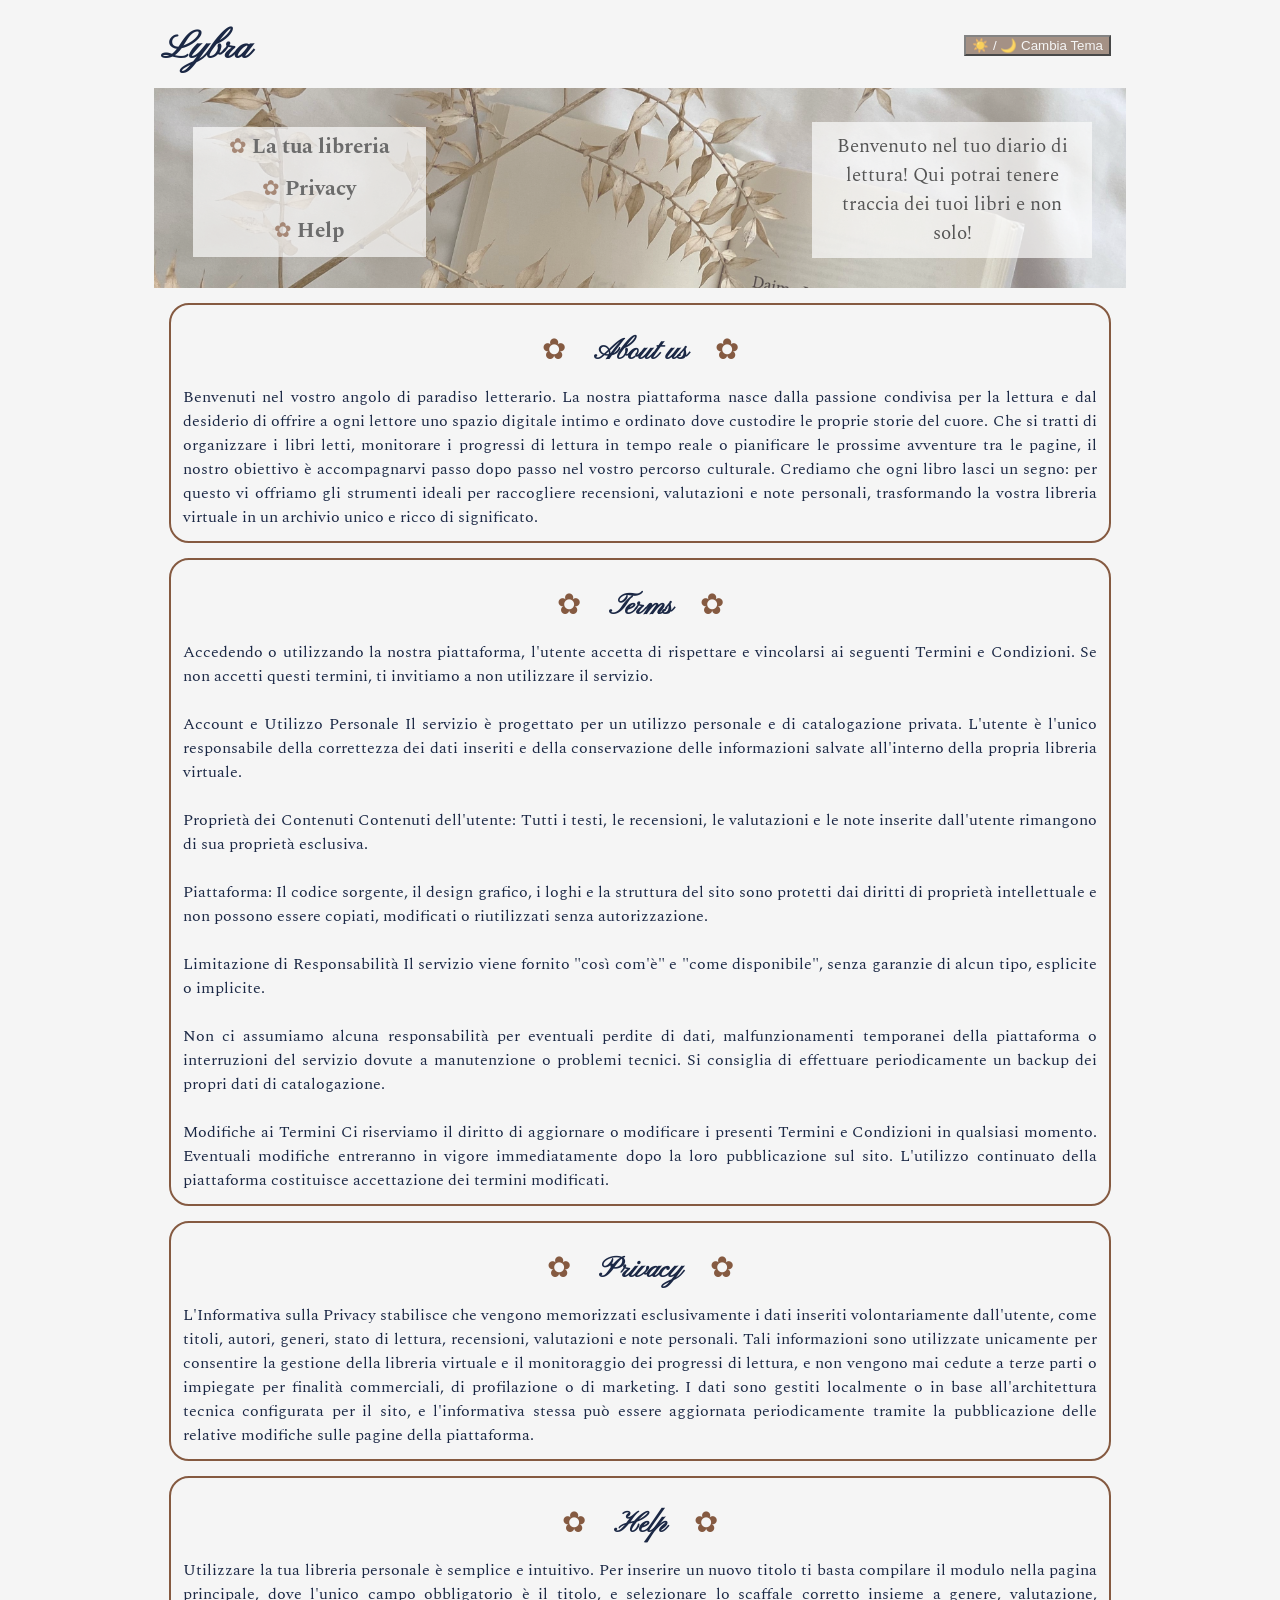
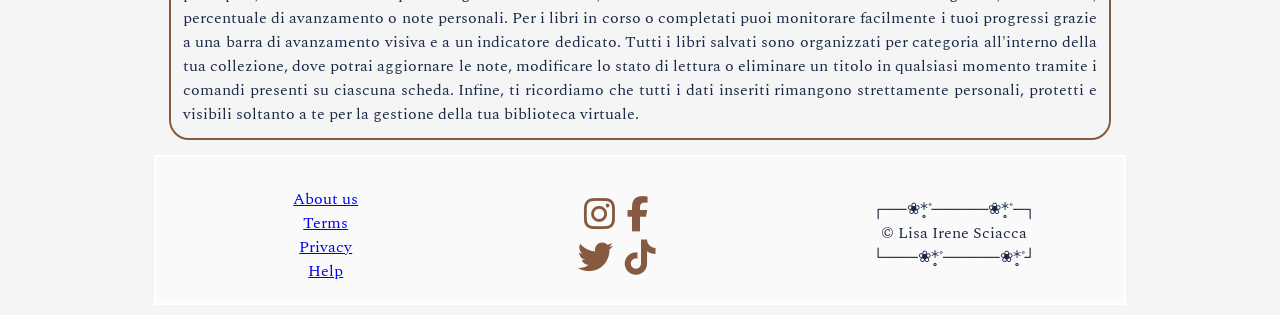
==== aboutUs.html @ 22402610 "lavoro quasi ultimato" ====
<!DOCTYPE html>
<html lang="it">

<head>
    <meta charset="UTF-8">
    <meta name="viewport" content="width=device-width, initial-scale=1.0">
    <title>Lybra - Diario di lettura</title>
    <link rel="stylesheet" type="text/css" href="assets/css/css.css">
    <link rel="stylesheet" href="https://cdnjs.cloudflare.com/ajax/libs/font-awesome/6.4.0/css/all.min.css">
    <style>
        @import url('https://fonts.googleapis.com/css2?family=Pinyon+Script&family=Spectral:ital,wght@0,200;0,300;0,400;0,500;0,600;0,700;0,800;1,200;1,300;1,400;1,500;1,600;1,700;1,800&display=swap');
    </style>
</head>

<body>
    <header>
        <div id="lybra">
            <h1>Lybra</h1>
            <button id="themeButton">☀️ / 🌙 Cambia Tema</button>
        </div>

        <div id="headerMain" class="clearfix">
            <nav id="navBar">
                <ul>
                    <li><a href="index.html"><span class="flowers">✿&nbsp</span>La tua libreria</a></li>
                    <li><a href="#privacy"><span class="flowers">✿&nbsp</span>Privacy</a></li>
                    <li><a href="#help"><span class="flowers">✿&nbsp</span>Help</a></li>
                </ul>
            </nav>

            <div id="welcomeText">
                <p>
                    Benvenuto nel tuo diario di lettura! Qui potrai tenere traccia dei tuoi libri e non solo!
                </p>
            </div>
        </div>
    </header>

    <main>
        <section>
            <div id="aiuto">
                <h3><span class="flowers">✿&nbsp &nbsp</span><span id="aboutUs"> About us </span><span
                        class="flowers">&nbsp &nbsp✿</span></h3>
                <p>
                    Benvenuti nel vostro angolo di paradiso letterario. La nostra piattaforma nasce dalla passione
                    condivisa per la lettura e dal desiderio di offrire a ogni lettore uno spazio digitale intimo e
                    ordinato dove custodire le proprie storie del cuore. Che si tratti di organizzare i libri letti,
                    monitorare i progressi di lettura in tempo reale o pianificare le prossime avventure tra le
                    pagine, il nostro obiettivo è accompagnarvi passo dopo passo nel vostro percorso culturale.
                    Crediamo che ogni libro lasci un segno: per questo vi offriamo gli strumenti ideali per
                    raccogliere recensioni, valutazioni e note personali, trasformando la vostra libreria virtuale
                    in un archivio unico e ricco di significato.</p>
            </div>
            <div id="aiuto">
                <h3><span class="flowers">✿&nbsp &nbsp</span><span id="terms"> Terms </span><span class="flowers">&nbsp
                        &nbsp✿</span></h3>
                <p>
                    Accedendo o utilizzando la
                    nostra piattaforma, l'utente accetta di rispettare e vincolarsi ai seguenti Termini e Condizioni. Se
                    non accetti questi termini, ti invitiamo a non utilizzare il servizio.
                    <br /><br />

                    Account e Utilizzo Personale
                    Il servizio è progettato per un utilizzo personale e di catalogazione privata.

                    L'utente è l'unico responsabile della correttezza dei dati inseriti e della conservazione delle
                    informazioni salvate all'interno della propria libreria virtuale.
                    <br /><br />
                    Proprietà dei Contenuti
                    Contenuti dell'utente: Tutti i testi, le recensioni, le valutazioni e le note inserite dall'utente
                    rimangono di sua proprietà esclusiva.
                    <br /><br />
                    Piattaforma: Il codice sorgente, il design grafico, i loghi e la struttura del sito sono protetti
                    dai diritti di proprietà intellettuale e non possono essere copiati, modificati o riutilizzati senza
                    autorizzazione.
                    <br /><br />
                    Limitazione di Responsabilità
                    Il servizio viene fornito "così com'è" e "come disponibile", senza garanzie di alcun tipo, esplicite
                    o implicite.
                    <br /><br />
                    Non ci assumiamo alcuna responsabilità per eventuali perdite di dati, malfunzionamenti temporanei
                    della piattaforma o interruzioni del servizio dovute a manutenzione o problemi tecnici. Si consiglia
                    di effettuare periodicamente un backup dei propri dati di catalogazione.
                    <br /><br />
                    Modifiche ai Termini
                    Ci riserviamo il diritto di aggiornare o modificare i presenti Termini e Condizioni in qualsiasi
                    momento. Eventuali modifiche entreranno in vigore immediatamente dopo la loro pubblicazione sul
                    sito. L'utilizzo continuato della piattaforma costituisce accettazione dei termini modificati.
                </p>
            </div>
            <div id="aiuto">
                <h3><span class="flowers">✿&nbsp &nbsp</span><span id="privacy"> Privacy </span><span
                        class="flowers">&nbsp &nbsp✿</span></h3>
                <p>
                    L'Informativa sulla Privacy stabilisce che vengono memorizzati esclusivamente i dati inseriti volontariamente dall'utente, come titoli, autori, generi, stato di lettura, recensioni, valutazioni e note personali. Tali informazioni sono utilizzate unicamente per consentire la gestione della libreria virtuale e il monitoraggio dei progressi di lettura, e non vengono mai cedute a terze parti o impiegate per finalità commerciali, di profilazione o di marketing. I dati sono gestiti localmente o in base all'architettura tecnica configurata per il sito, e l'informativa stessa può essere aggiornata periodicamente tramite la pubblicazione delle relative modifiche sulle pagine della piattaforma.</p>
            </div>
            <div id="aiuto">
                <h3><span class="flowers">✿&nbsp &nbsp</span><span id="help"> Help </span><span
                        class="flowers">&nbsp &nbsp✿</span></h3>
                <p>
                    Utilizzare la tua libreria personale è semplice e intuitivo. Per inserire un nuovo titolo ti basta compilare il modulo nella pagina principale, dove l'unico campo obbligatorio è il titolo, e selezionare lo scaffale corretto insieme a genere, valutazione, percentuale di avanzamento o note personali. Per i libri in corso o completati puoi monitorare facilmente i tuoi progressi grazie a una barra di avanzamento visiva e a un indicatore dedicato. Tutti i libri salvati sono organizzati per categoria all'interno della tua collezione, dove potrai aggiornare le note, modificare lo stato di lettura o eliminare un titolo in qualsiasi momento tramite i comandi presenti su ciascuna scheda. Infine, ti ricordiamo che tutti i dati inseriti rimangono strettamente personali, protetti e visibili soltanto a te per la gestione della tua biblioteca virtuale.</p>
            </div>
        </section>

    </main>

    <footer>
        <div id="info">
            <ul>
                <li><a href="aboutUs.html" target="_blank">About us</a></li>
                <li><a href="aboutUs.html" target="_blank">Terms</a></li>
                <li><a href="aboutUs.html" target="_blank">Privacy</a></li>
                <li><a href="aboutUs.html" target="_blank">Help</a></li>
            </ul>
        </div>

        <div id="social">
            <a href="https://www.instagram.com/" target="_blank"><i class="fa-brands fa-instagram"></i></a>
            <a href="https://www.facebook.com/" target="_blank"><i class="fa-brands fa-facebook-f"></i></a>
            <br />
            <a href="https://x.com" target="_blank"><i class="fa-brands fa-twitter"></i></a>
            <a href="https://www.tiktok.com" target="_blank"><i class="fa-brands fa-tiktok"></i></a>
        </div>

        <div id="copyright">
            ┌──❀*̥˚─────❀*̥˚─┐ <br />
            © Lisa Irene Sciacca <br />
            └───❀*̥˚─────❀*̥˚┘
        </div>
    </footer>

    <script src="assets/JS/js.js"></script>
</body>

</html>
---- assets/css/css.css ----
* {
    box-sizing: border-box;
    margin: 0 auto;
}

body {
    font-family: "Spectral", Arial, Helvetica, sans-serif;
    max-width: 992px;
    padding: 10px;
    color: #1b2845;
    background-color: whitesmoke;
}

.darkMode {
    background-color: #2e1d13;
    color: whitesmoke;
}

h1,
h3 {
    font-family: "Pinyon Script", Arial, Helvetica, sans-serif;
}

/*Header*/

#lybra {
    margin: 10px 0 10px 2px;
    font-size: larger;
    overflow: hidden;

}

#lybra h1 {
    float: left;
    margin: 5px;
}

#themeButton {
    margin: 15px;
    float: right;
    background-color: #745644e3;
    color: whitesmoke;
}

#themeButton:hover {
    background-color: #C08066;
}

/* Contenitore Immagine di Sfondo */
#headerMain {
    min-height: 200px;
    background-image: url('../img/header2.jpg');
    opacity: 0.7;
    background-size: cover;
    background-position: center;
    padding: 20px;
}


#navBar {
    float: left;
    width: 25%;
    margin: 2%;
    background-color: rgba(255, 255, 255, 0.7);

}

#navBar ul {
    list-style-type: none;
    margin: 2%;
    padding: 0;
    text-align: center;

}

#navBar li {
    margin-bottom: 10px;
}

#navBar a {
    text-decoration: none;
    color: #333;
    font-size: 1.3em;
    font-weight: bold;
}

#navBar a:hover {
    color: #C08066;
}

#welcomeText {
    float: right;
    width: 30%;
    margin: 1.5%;
}

#welcomeText p {
    margin: 0;
    font-size: larger;
    color: #111;
    background-color: rgba(255, 255, 255, 0.7);
    padding: 10px;
    text-align: center;
}

/*Main*/

/*Sezione nuovo libro.
Include:
Titolo, immagine, form*/

#secNewBook {
    margin-top: 2%;
    height: auto;
}

h3 {
    font-size: 1.8em;
    text-align: center;
}

.flowers {
    font-weight: lighter;
    color: #855A41;
}

#formNewBook {
    float: right;
    width: 55%;
    height: auto;
    margin-top: 5%;

}

#formNewBook input,
select,
button, textarea {
    opacity: 0.7;
}

#formNewBook input:focus,
select:focus,
textarea:focus {
    background-color: antiquewhite;
}

#bookInfo {
    float: left;
    width: 45%;
}

#bookInfo label {
    text-align: left;
    padding: 5px;
    display: block;
}

#noteRe {
    float: right;
    width: 54%;
}

#noteRe label {
    text-align: left;
    padding: 5px;
    display: block;
}

#noteRecensione,
#rating {
    width: 280px;
}

#imgNewBook img {
    float: left;
    width: 34%;
    height: auto;
    border-radius: 50%;
    margin: 5%;
    opacity: 0.7;
}

#formFooter {
    width: 55%;
    display: inline-block;
    margin: 15px 0;
}

#formFooter p {
    text-align: left;
    width: 40%;
    float: right;
}

.start {
    text-align: center;
    width: 36%;
    float: left;
    margin-left: 8px;
    border-radius: 15px;
    background-color: #745644e3;
    color: whitesmoke;
}

.start:hover {
    background-color: #C08066;
}

/*Sezione libreria*/

#secLibrary {
    margin-top: 10%;
}

#lista {
    margin-top: 2%;
    height: 350px;
    padding-right: 1%;
    overflow-y: auto;
}

#ulLista li {
    width: 100%;
    overflow: hidden;
    padding: 6px 0;
}

#ulLista .author::before {
    content: '❀';
    padding-right: 10px;
    padding-left: 10px;
    color: #855A41;
}

#ulLista .read .title::before {
    content: '✔️ ';
    padding-right: 10px;
}

#ulLista .reading .title::before {
    content: '📖 ';
    padding-right: 10px;
}

#ulLista .wishlist .title::before {
    content: '📚';
    padding-right: 10px;
}

.divbook {
    float: left;
    width: 67%;
}

.divBtn {
    float: right;
    width: auto;
    text-align: right;
    border-radius: 20px;
    padding: 4px 8px;
    margin-left: 10px;
}

.barraContenitore {
    width: 100px; /* Regola la larghezza della barra */
    height: 8px;
    background-color: #e0e0e0;
    border-radius: 4px;
    overflow: hidden;
    display: inline-block;
    margin-left: 8px;
}

.barraRiempimento {
    height: 100%;
    background-color: #855A41; 
    border-radius: 4px;
    float: left;
}

.divBtn button {
    margin-left: 5px;
    border-radius: 15px;
    background-color: #745644e3;
    color: whitesmoke;
}

.divBtn button:hover {
    background-color: #C08066;
}

.title::after,
.author::after {
    content: ' ';
}

.badge {
    font-size: 12px;
    padding: 2px 8px;
    border-radius: 10px;
    text-transform: uppercase;
    margin-left: 10px;
}

.rating {
    font-size: 0.9em;
}

.percentuale::after {
    content: " %";
    font-weight: bold;
}

.stellina::after {
    content: " ★";
}

#organizer {
    width: 100%;
    max-width: 900px;
    margin: 0 auto; 
    text-align: center; 
    padding-left: 50px;
}

/*searchbar*/

#searchInput {
    width: 100%;
    max-width: 400px;
    padding: 10px 14px;
    margin-top: 15px;
    border: 1px solid #ccc;
    border-radius: 8px;      
    box-sizing: border-box;
    font-size: 0.8rem;
    float: left;
}

#searchInput:focus {
    background-color: antiquewhite;
}

/*bottoni di ricerca*/

#buttons button {
    border-radius: 15px;
    background-color: #745644e3;
    color: whitesmoke;
}

#buttons button:hover {
    background-color: #C08066;
}

#buttons {
    text-align: center;
}

.btn-group {
    display: inline-block;  
    text-align: center;     
    margin: 0 8px;         
}

.btn-group .counter {
    display: block;         
    font-weight: bold;
    font-size: 0.9rem;
    margin-bottom: 5px;     
}

.btn-group button {
    display: block;        
}

/*Nascondi cose*/

.hide {
	display: none;
}

/*Sezione Recensione*/

#secRecensione {
    margin-top: 10%;
}

#listaRe {
    margin-top: 2%;
    height: 450px;
    overflow-y: auto;
    overflow-x: hidden;
    padding-right: 10px;
}


#ulListaRe li {
    width: 100%;
    overflow: hidden;
    padding: 6px;
    margin: 7px 0px;
    background-color: rgba(255, 255, 255, 0.7);
    border-radius: 20px;
}

#ulListaRe li p{
    padding: 5px;
}

.reDivCen {
    text-align: center;
}

#ulListaRe .author::before {
    content: '❀';
    padding-right: 10px;
    padding-left: 10px;
    color: #855A41;
}

#ulListaRe .read .title::before {
    content: '✨ ';
    padding-right: 10px;
}

#ulListaRe .reading .title::before {
    content: '🗒️ ';
    padding-right: 10px;
}

.reBookTitle {
    float: left;
    width: 67%;
}


/*Libro del mese*/

#bookMonth, #aiuto {
    border: 2px solid #855A41;
    border-radius: 20px;
    padding: 12px;
    margin: 15px;
}

#bookMonth h3, #aiuto h3 {
    margin: 15px;
}

#bookMonth h4 {
    margin: 15px 0;
    font-size: large;
}
#bookMonth p, #aiuto p {
    text-align: justify;
}

#bookMonth img {
    width: 200px;
    float: right;
    margin: 5px 5px 5px 12px;
    opacity: 0.7;
}

/* Footer */

footer {
    background-color: rgba(255, 255, 255, 0.5);
    border: 2px solid rgba(255, 255, 255);
    height: 150px;
    padding: 0 15px;
}

/* Regola comune per allineare l'altezza dei blocchi */

#info,
#social,
#copyright {
    float: left;
    width: 29%;
    margin-top: 30px;
}

#info {
    margin-left: 2%;
    margin-right: 2%;
}

#info ul {
    list-style-type: none;
    margin: 0;
    padding: 0;
    text-align: center;
}

#social {
    text-align: center;
    margin-top: 35px;
}

i {
    font-size: 2.2em;
    padding: 4px;
    color: #855A41;
}

#social i:hover {
    color: #C08066;
}

#copyright {
    float: right;
    margin-right: 2%;
    text-align: center;
    margin-top: 40px;
}
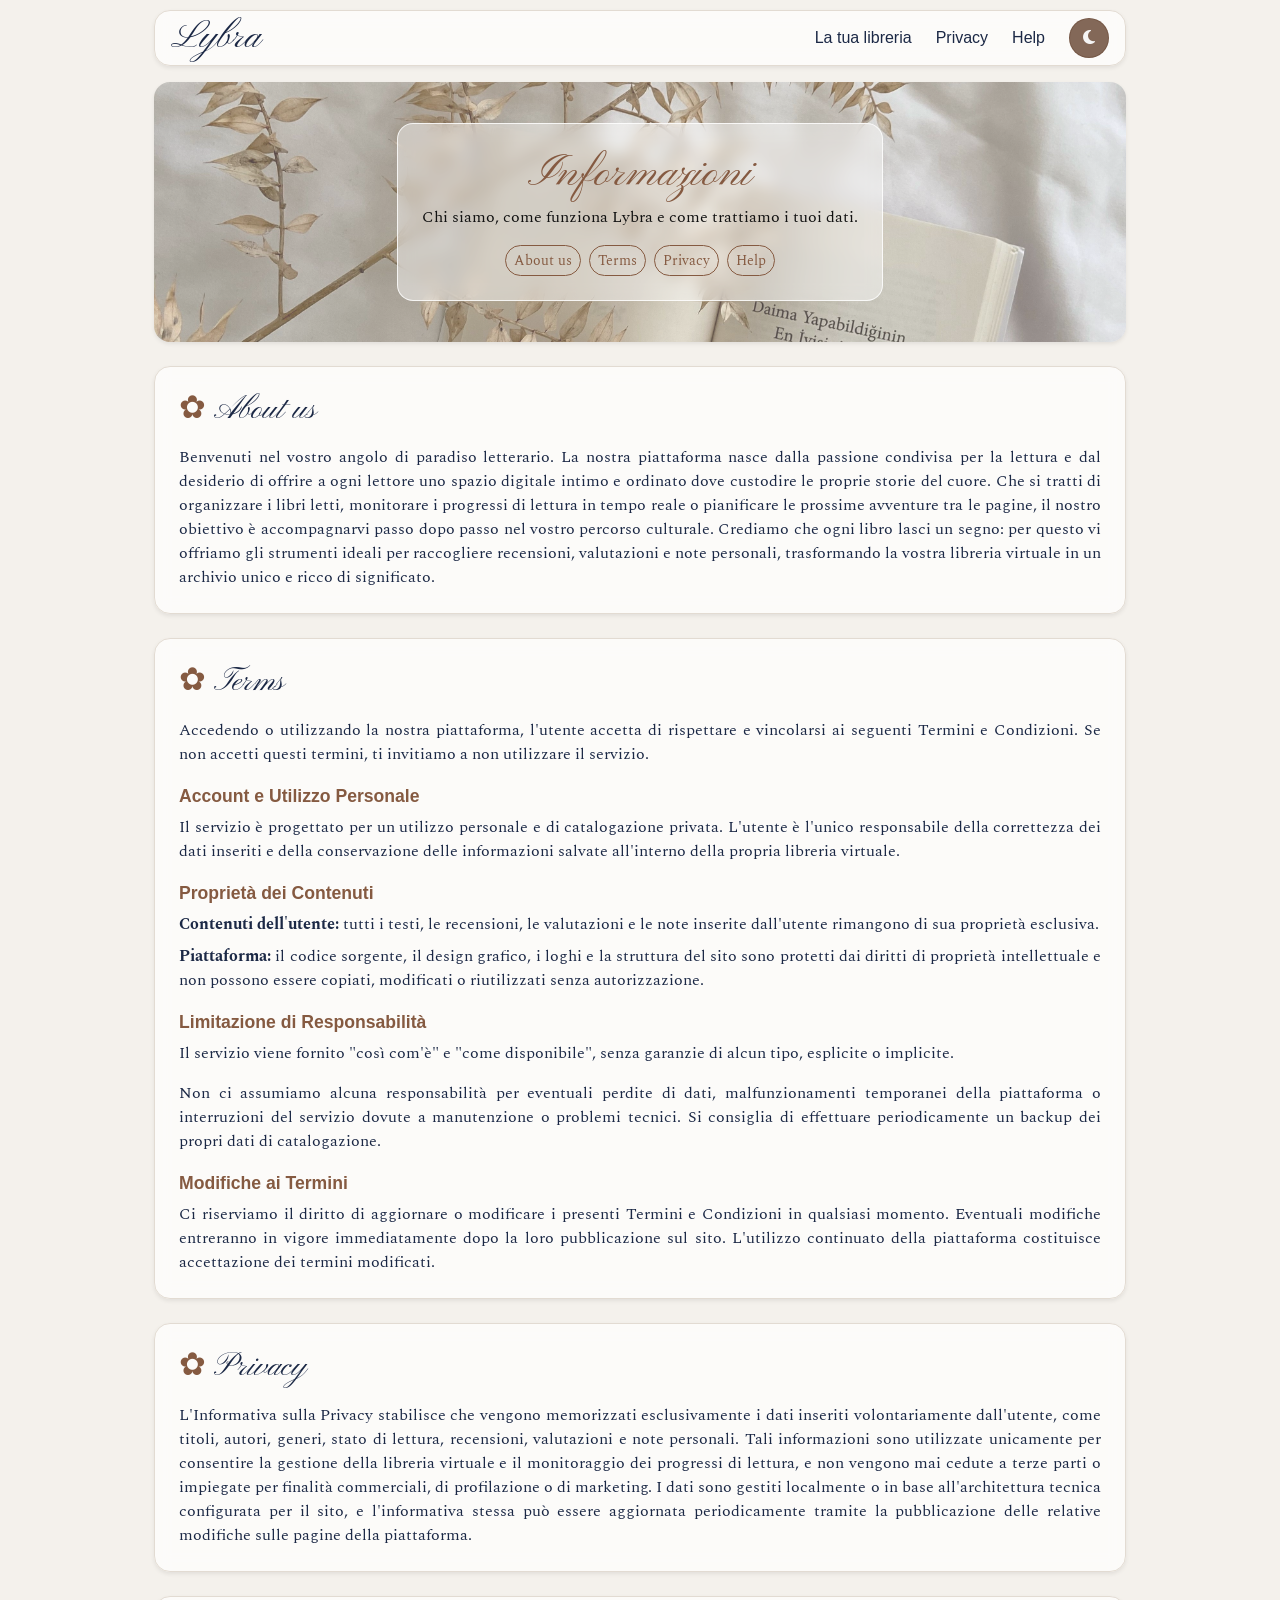
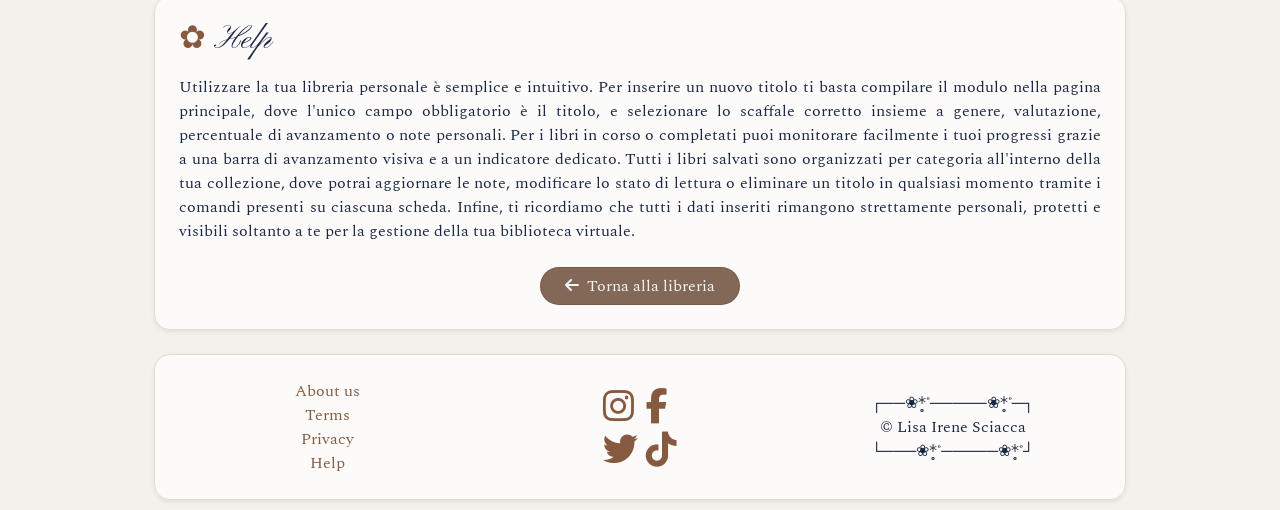
==== commit e2b7c44c: "local storage added" ====
--- a/aboutUs.html
+++ b/aboutUs.html
@@ -1,10 +1,13 @@
 <!DOCTYPE html>
-<html lang="it">
+<!-- data-bs-theme: tema di Bootstrap (light/dark), gestito da js.js -->
+<html lang="it" data-bs-theme="light">
 
 <head>
     <meta charset="UTF-8">
     <meta name="viewport" content="width=device-width, initial-scale=1.0">
-    <title>Lybra - Diario di lettura</title>
+    <title>Lybra - Informazioni</title>
+    <!-- Stessi file della pagina principale: Bootstrap prima, poi il nostro CSS -->
+    <link rel="stylesheet" href="https://cdn.jsdelivr.net/npm/bootstrap@5.3.8/dist/css/bootstrap.min.css">
     <link rel="stylesheet" type="text/css" href="assets/css/css.css">
     <link rel="stylesheet" href="https://cdnjs.cloudflare.com/ajax/libs/font-awesome/6.4.0/css/all.min.css">
     <style>
@@ -14,121 +17,172 @@
 
 <body>
     <header>
-        <div id="lybra">
-            <h1>Lybra</h1>
-            <button id="themeButton">☀️ / 🌙 Cambia Tema</button>
-        </div>
-
-        <div id="headerMain" class="clearfix">
-            <nav id="navBar">
-                <ul>
-                    <li><a href="index.html"><span class="flowers">✿&nbsp</span>La tua libreria</a></li>
-                    <li><a href="#privacy"><span class="flowers">✿&nbsp</span>Privacy</a></li>
-                    <li><a href="#help"><span class="flowers">✿&nbsp</span>Help</a></li>
-                </ul>
-            </nav>
-
-            <div id="welcomeText">
-                <p>
-                    Benvenuto nel tuo diario di lettura! Qui potrai tenere traccia dei tuoi libri e non solo!
-                </p>
+        <!-- Stessa barra della pagina principale: sticky-top, effetto vetro, tutto su una riga -->
+        <nav id="navBar" class="navbar sticky-top vetro flex-nowrap gap-2 rounded-4 shadow-sm px-3 py-1 mb-3">
+            <h1 class="m-0"><a href="index.html">Lybra</a></h1>
+            <div class="d-flex flex-nowrap align-items-center gap-2 gap-md-4">
+                <!-- Testo lungo da tablet in su, testo corto su smartphone -->
+                <a class="linkNav" href="index.html">
+                    <span class="d-none d-md-inline">La tua libreria</span><span class="d-md-none">Libreria</span>
+                </a>
+                <a class="linkNav" href="#privacy">Privacy</a>
+                <a class="linkNav" href="#help">Help</a>
+                <!-- Bottone tondo con icona Font Awesome: js.js alterna luna e sole -->
+                <button id="themeButton" class="btn btn-lybra rounded-circle" aria-label="Cambia tema">
+                    <i class="fa-solid fa-moon"></i>
+                </button>
             </div>
-        </div>
+        </nav>
     </header>
 
-    <main>
-        <section>
-            <div id="aiuto">
-                <h3><span class="flowers">✿&nbsp &nbsp</span><span id="aboutUs"> About us </span><span
-                        class="flowers">&nbsp &nbsp✿</span></h3>
-                <p>
-                    Benvenuti nel vostro angolo di paradiso letterario. La nostra piattaforma nasce dalla passione
-                    condivisa per la lettura e dal desiderio di offrire a ogni lettore uno spazio digitale intimo e
-                    ordinato dove custodire le proprie storie del cuore. Che si tratti di organizzare i libri letti,
-                    monitorare i progressi di lettura in tempo reale o pianificare le prossime avventure tra le
-                    pagine, il nostro obiettivo è accompagnarvi passo dopo passo nel vostro percorso culturale.
-                    Crediamo che ogni libro lasci un segno: per questo vi offriamo gli strumenti ideali per
-                    raccogliere recensioni, valutazioni e note personali, trasformando la vostra libreria virtuale
-                    in un archivio unico e ricco di significato.</p>
-            </div>
-            <div id="aiuto">
-                <h3><span class="flowers">✿&nbsp &nbsp</span><span id="terms"> Terms </span><span class="flowers">&nbsp
-                        &nbsp✿</span></h3>
-                <p>
-                    Accedendo o utilizzando la
-                    nostra piattaforma, l'utente accetta di rispettare e vincolarsi ai seguenti Termini e Condizioni. Se
-                    non accetti questi termini, ti invitiamo a non utilizzare il servizio.
-                    <br /><br />
-
-                    Account e Utilizzo Personale
-                    Il servizio è progettato per un utilizzo personale e di catalogazione privata.
-
-                    L'utente è l'unico responsabile della correttezza dei dati inseriti e della conservazione delle
-                    informazioni salvate all'interno della propria libreria virtuale.
-                    <br /><br />
-                    Proprietà dei Contenuti
-                    Contenuti dell'utente: Tutti i testi, le recensioni, le valutazioni e le note inserite dall'utente
-                    rimangono di sua proprietà esclusiva.
-                    <br /><br />
-                    Piattaforma: Il codice sorgente, il design grafico, i loghi e la struttura del sito sono protetti
-                    dai diritti di proprietà intellettuale e non possono essere copiati, modificati o riutilizzati senza
-                    autorizzazione.
-                    <br /><br />
-                    Limitazione di Responsabilità
-                    Il servizio viene fornito "così com'è" e "come disponibile", senza garanzie di alcun tipo, esplicite
-                    o implicite.
-                    <br /><br />
-                    Non ci assumiamo alcuna responsabilità per eventuali perdite di dati, malfunzionamenti temporanei
-                    della piattaforma o interruzioni del servizio dovute a manutenzione o problemi tecnici. Si consiglia
-                    di effettuare periodicamente un backup dei propri dati di catalogazione.
-                    <br /><br />
-                    Modifiche ai Termini
-                    Ci riserviamo il diritto di aggiornare o modificare i presenti Termini e Condizioni in qualsiasi
-                    momento. Eventuali modifiche entreranno in vigore immediatamente dopo la loro pubblicazione sul
-                    sito. L'utilizzo continuato della piattaforma costituisce accettazione dei termini modificati.
-                </p>
-            </div>
-            <div id="aiuto">
-                <h3><span class="flowers">✿&nbsp &nbsp</span><span id="privacy"> Privacy </span><span
-                        class="flowers">&nbsp &nbsp✿</span></h3>
-                <p>
-                    L'Informativa sulla Privacy stabilisce che vengono memorizzati esclusivamente i dati inseriti volontariamente dall'utente, come titoli, autori, generi, stato di lettura, recensioni, valutazioni e note personali. Tali informazioni sono utilizzate unicamente per consentire la gestione della libreria virtuale e il monitoraggio dei progressi di lettura, e non vengono mai cedute a terze parti o impiegate per finalità commerciali, di profilazione o di marketing. I dati sono gestiti localmente o in base all'architettura tecnica configurata per il sito, e l'informativa stessa può essere aggiornata periodicamente tramite la pubblicazione delle relative modifiche sulle pagine della piattaforma.</p>
-            </div>
-            <div id="aiuto">
-                <h3><span class="flowers">✿&nbsp &nbsp</span><span id="help"> Help </span><span
-                        class="flowers">&nbsp &nbsp✿</span></h3>
-                <p>
-                    Utilizzare la tua libreria personale è semplice e intuitivo. Per inserire un nuovo titolo ti basta compilare il modulo nella pagina principale, dove l'unico campo obbligatorio è il titolo, e selezionare lo scaffale corretto insieme a genere, valutazione, percentuale di avanzamento o note personali. Per i libri in corso o completati puoi monitorare facilmente i tuoi progressi grazie a una barra di avanzamento visiva e a un indicatore dedicato. Tutti i libri salvati sono organizzati per categoria all'interno della tua collezione, dove potrai aggiornare le note, modificare lo stato di lettura o eliminare un titolo in qualsiasi momento tramite i comandi presenti su ciascuna scheda. Infine, ti ricordiamo che tutti i dati inseriti rimangono strettamente personali, protetti e visibili soltanto a te per la gestione della tua biblioteca virtuale.</p>
+    <main class="paginaInfo">
+        <!-- ===== HERO (versione più bassa di quella della pagina principale) ===== -->
+        <section id="hero" class="heroPiccola rounded-4 shadow-sm d-flex align-items-center justify-content-center p-4">
+            <div class="heroBox text-center rounded-4 px-4 py-4">
+                <p class="titoloHero m-0">Informazioni</p>
+                <p class="m-0 mt-1">Chi siamo, come funziona Lybra e come trattiamo i tuoi dati.</p>
+                <!-- Indice della pagina: pillole che portano alle sezioni -->
+                <div class="d-flex flex-wrap justify-content-center gap-2 mt-3">
+                    <a href="#aboutUs" class="btn btn-sm btn-outline-lybra rounded-pill">About us</a>
+                    <a href="#terms" class="btn btn-sm btn-outline-lybra rounded-pill">Terms</a>
+                    <a href="#privacy" class="btn btn-sm btn-outline-lybra rounded-pill">Privacy</a>
+                    <a href="#help" class="btn btn-sm btn-outline-lybra rounded-pill">Help</a>
+                </div>
             </div>
         </section>
 
+        <!-- ===== ABOUT US =====
+             Ogni sezione è una card vetro con il suo id (prima c'erano 4 div con lo stesso id "aiuto":
+             un id deve essere unico nella pagina) -->
+        <section id="aboutUs" class="vetro rounded-4 shadow-sm p-4 mt-4">
+            <h2 class="titoloSezione mb-3"><span class="flowers">✿</span> About us</h2>
+            <p class="m-0">
+                Benvenuti nel vostro angolo di paradiso letterario. La nostra piattaforma nasce dalla passione
+                condivisa per la lettura e dal desiderio di offrire a ogni lettore uno spazio digitale intimo e
+                ordinato dove custodire le proprie storie del cuore. Che si tratti di organizzare i libri letti,
+                monitorare i progressi di lettura in tempo reale o pianificare le prossime avventure tra le
+                pagine, il nostro obiettivo è accompagnarvi passo dopo passo nel vostro percorso culturale.
+                Crediamo che ogni libro lasci un segno: per questo vi offriamo gli strumenti ideali per
+                raccogliere recensioni, valutazioni e note personali, trasformando la vostra libreria virtuale
+                in un archivio unico e ricco di significato.
+            </p>
+        </section>
+
+        <!-- ===== TERMS =====
+             I paragrafi separati da <br /><br /> diventano veri paragrafi con un sottotitolo (h3) -->
+        <section id="terms" class="vetro rounded-4 shadow-sm p-4 mt-4">
+            <h2 class="titoloSezione mb-3"><span class="flowers">✿</span> Terms</h2>
+            <p>
+                Accedendo o utilizzando la nostra piattaforma, l'utente accetta di rispettare e vincolarsi ai
+                seguenti Termini e Condizioni. Se non accetti questi termini, ti invitiamo a non utilizzare il
+                servizio.
+            </p>
+
+            <h3>Account e Utilizzo Personale</h3>
+            <p>
+                Il servizio è progettato per un utilizzo personale e di catalogazione privata.
+                L'utente è l'unico responsabile della correttezza dei dati inseriti e della conservazione delle
+                informazioni salvate all'interno della propria libreria virtuale.
+            </p>
+
+            <h3>Proprietà dei Contenuti</h3>
+            <!-- list-unstyled: elenco senza pallini, solo per separare le due voci -->
+            <ul class="list-unstyled">
+                <li class="mb-2">
+                    <strong>Contenuti dell'utente:</strong> tutti i testi, le recensioni, le valutazioni e le note
+                    inserite dall'utente rimangono di sua proprietà esclusiva.
+                </li>
+                <li>
+                    <strong>Piattaforma:</strong> il codice sorgente, il design grafico, i loghi e la struttura del
+                    sito sono protetti dai diritti di proprietà intellettuale e non possono essere copiati,
+                    modificati o riutilizzati senza autorizzazione.
+                </li>
+            </ul>
+
+            <h3>Limitazione di Responsabilità</h3>
+            <p>
+                Il servizio viene fornito "così com'è" e "come disponibile", senza garanzie di alcun tipo, esplicite
+                o implicite.
+            </p>
+            <p>
+                Non ci assumiamo alcuna responsabilità per eventuali perdite di dati, malfunzionamenti temporanei
+                della piattaforma o interruzioni del servizio dovute a manutenzione o problemi tecnici. Si consiglia
+                di effettuare periodicamente un backup dei propri dati di catalogazione.
+            </p>
+
+            <h3>Modifiche ai Termini</h3>
+            <p class="m-0">
+                Ci riserviamo il diritto di aggiornare o modificare i presenti Termini e Condizioni in qualsiasi
+                momento. Eventuali modifiche entreranno in vigore immediatamente dopo la loro pubblicazione sul
+                sito. L'utilizzo continuato della piattaforma costituisce accettazione dei termini modificati.
+            </p>
+        </section>
+
+        <!-- ===== PRIVACY ===== -->
+        <section id="privacy" class="vetro rounded-4 shadow-sm p-4 mt-4">
+            <h2 class="titoloSezione mb-3"><span class="flowers">✿</span> Privacy</h2>
+            <p class="m-0">
+                L'Informativa sulla Privacy stabilisce che vengono memorizzati esclusivamente i dati inseriti
+                volontariamente dall'utente, come titoli, autori, generi, stato di lettura, recensioni, valutazioni
+                e note personali. Tali informazioni sono utilizzate unicamente per consentire la gestione della
+                libreria virtuale e il monitoraggio dei progressi di lettura, e non vengono mai cedute a terze parti
+                o impiegate per finalità commerciali, di profilazione o di marketing. I dati sono gestiti localmente
+                o in base all'architettura tecnica configurata per il sito, e l'informativa stessa può essere
+                aggiornata periodicamente tramite la pubblicazione delle relative modifiche sulle pagine della
+                piattaforma.
+            </p>
+        </section>
+
+        <!-- ===== HELP ===== -->
+        <section id="help" class="vetro rounded-4 shadow-sm p-4 mt-4">
+            <h2 class="titoloSezione mb-3"><span class="flowers">✿</span> Help</h2>
+            <p>
+                Utilizzare la tua libreria personale è semplice e intuitivo. Per inserire un nuovo titolo ti basta
+                compilare il modulo nella pagina principale, dove l'unico campo obbligatorio è il titolo, e
+                selezionare lo scaffale corretto insieme a genere, valutazione, percentuale di avanzamento o note
+                personali. Per i libri in corso o completati puoi monitorare facilmente i tuoi progressi grazie a una
+                barra di avanzamento visiva e a un indicatore dedicato. Tutti i libri salvati sono organizzati per
+                categoria all'interno della tua collezione, dove potrai aggiornare le note, modificare lo stato di
+                lettura o eliminare un titolo in qualsiasi momento tramite i comandi presenti su ciascuna scheda.
+                Infine, ti ricordiamo che tutti i dati inseriti rimangono strettamente personali, protetti e visibili
+                soltanto a te per la gestione della tua biblioteca virtuale.
+            </p>
+            <!-- Invito a tornare alla libreria -->
+            <div class="text-center mt-4">
+                <a href="index.html" class="btn btn-lybra rounded-pill px-4">
+                    <i class="fa-solid fa-arrow-left me-2"></i>Torna alla libreria
+                </a>
+            </div>
+        </section>
     </main>
 
-    <footer>
-        <div id="info">
-            <ul>
-                <li><a href="aboutUs.html" target="_blank">About us</a></li>
-                <li><a href="aboutUs.html" target="_blank">Terms</a></li>
-                <li><a href="aboutUs.html" target="_blank">Privacy</a></li>
-                <li><a href="aboutUs.html" target="_blank">Help</a></li>
+    <!-- Stesso footer della pagina principale: qui i link portano alle sezioni di questa pagina -->
+    <footer class="vetro rounded-4 shadow-sm row g-0 align-items-center py-3 py-md-4 px-3 mt-4">
+        <div id="info" class="col-md-4 mb-2 mb-md-0">
+            <ul class="list-unstyled text-center m-0 d-flex flex-wrap justify-content-center column-gap-3 d-md-block">
+                <li><a href="#aboutUs">About us</a></li>
+                <li><a href="#terms">Terms</a></li>
+                <li><a href="#privacy">Privacy</a></li>
+                <li><a href="#help">Help</a></li>
             </ul>
         </div>
 
-        <div id="social">
-            <a href="https://www.instagram.com/" target="_blank"><i class="fa-brands fa-instagram"></i></a>
-            <a href="https://www.facebook.com/" target="_blank"><i class="fa-brands fa-facebook-f"></i></a>
-            <br />
-            <a href="https://x.com" target="_blank"><i class="fa-brands fa-twitter"></i></a>
-            <a href="https://www.tiktok.com" target="_blank"><i class="fa-brands fa-tiktok"></i></a>
+        <div id="social" class="col-md-4 mb-2 mb-md-0">
+            <a href="https://www.instagram.com/" target="_blank" aria-label="Instagram"><i class="fa-brands fa-instagram"></i></a>
+            <a href="https://www.facebook.com/" target="_blank" aria-label="Facebook"><i class="fa-brands fa-facebook-f"></i></a>
+            <a href="https://x.com" target="_blank" aria-label="X"><i class="fa-brands fa-twitter"></i></a>
+            <a href="https://www.tiktok.com" target="_blank" aria-label="TikTok"><i class="fa-brands fa-tiktok"></i></a>
         </div>
 
-        <div id="copyright">
+        <div id="copyright" class="col-md-4 text-center">
             ┌──❀*̥˚─────❀*̥˚─┐ <br />
             © Lisa Irene Sciacca <br />
             └───❀*̥˚─────❀*̥˚┘
         </div>
     </footer>
 
+    <!-- Stesso js.js della pagina principale: qui viene eseguita solo la parte del tema
+         (il codice della libreria parte solo se trova la lista dei libri) -->
     <script src="assets/JS/js.js"></script>
 </body>
 
